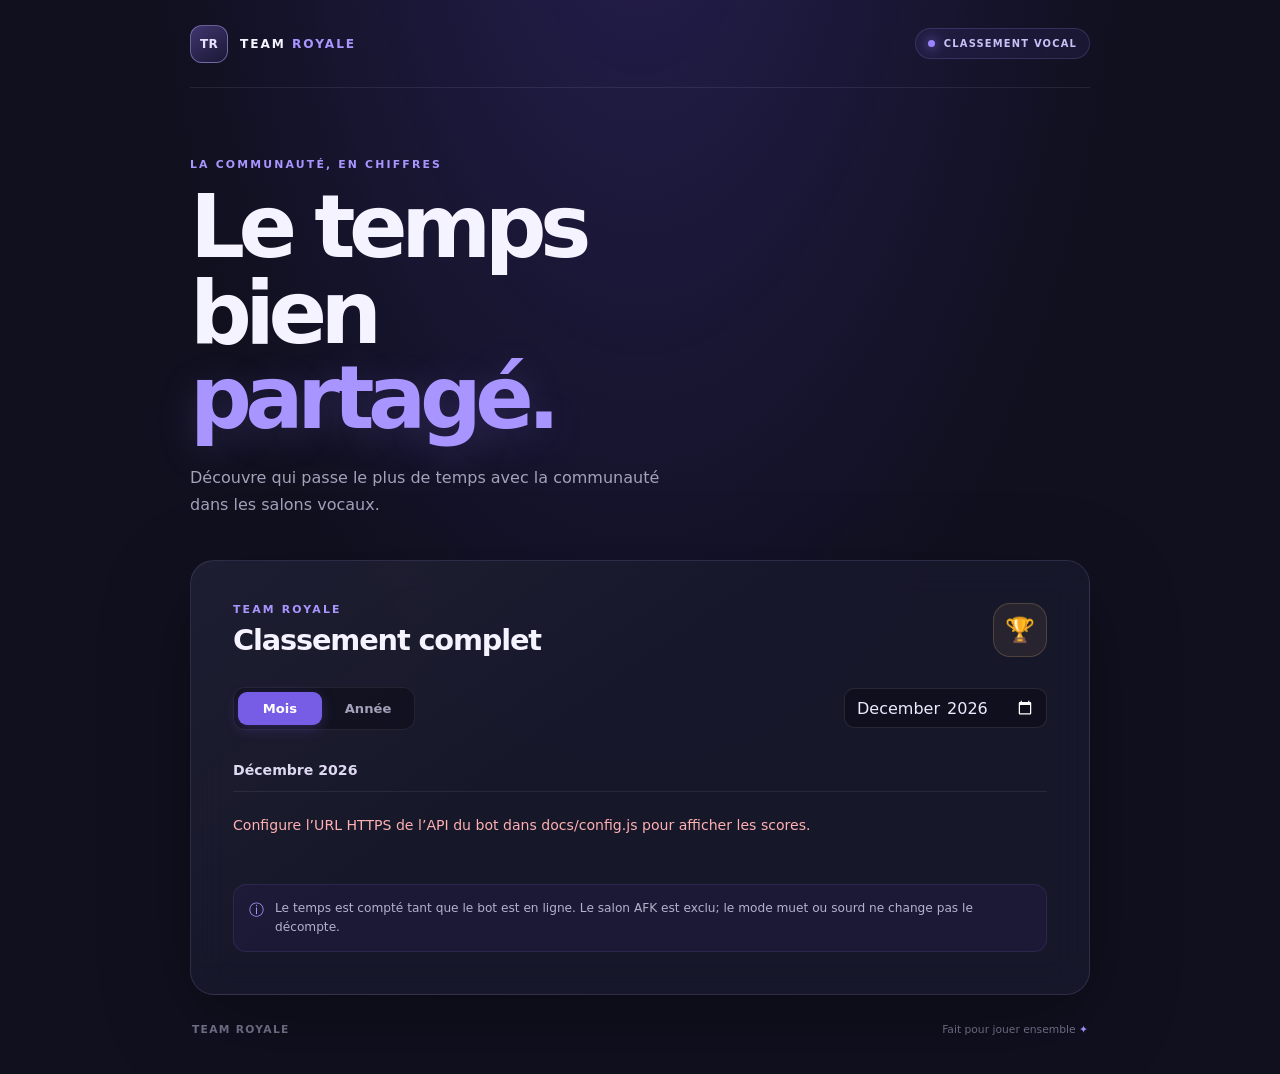
==== index.html @ 0a673596 "Add files via upload" ====
<!doctype html>
<html lang="fr">
  <head>
    <meta charset="utf-8">
    <meta name="viewport" content="width=device-width, initial-scale=1">
    <meta name="theme-color" content="#111124">
    <meta name="description" content="Classement du temps passé dans les salons vocaux de Team Royale.">
    <title>Classement vocal — Team Royale</title>
    <link rel="stylesheet" href="./style.css">
    <script src="./config.js"></script>
    <script defer src="./app.js"></script>
  </head>
  <body>
    <div class="page-glow page-glow-one"></div>
    <div class="page-glow page-glow-two"></div>
    <main class="shell">
      <header class="topbar">
        <a class="brand" href="./" aria-label="Team Royale — accueil du classement">
          <span class="brand-mark">TR</span>
          <span>TEAM <strong>ROYALE</strong></span>
        </a>
        <span class="live-pill"><span class="live-dot"></span> CLASSEMENT VOCAL</span>
      </header>

      <section class="hero">
        <p class="eyebrow">LA COMMUNAUTÉ, EN CHIFFRES</p>
        <h1>Le temps bien<br><span>partagé.</span></h1>
        <p class="intro">Découvre qui passe le plus de temps avec la communauté dans les salons vocaux.</p>
      </section>

      <section class="leaderboard-card" aria-labelledby="leaderboard-title">
        <div class="card-heading">
          <div>
            <p class="eyebrow">TEAM ROYALE</p>
            <h2 id="leaderboard-title">Classement complet</h2>
          </div>
          <span class="trophy" aria-hidden="true">🏆</span>
        </div>

        <div class="toolbar">
          <div class="period-switch" role="group" aria-label="Période du classement">
            <button type="button" class="period-button is-selected" data-period="month" aria-pressed="true">Mois</button>
            <button type="button" class="period-button" data-period="year" aria-pressed="false">Année</button>
          </div>
          <label class="period-input" id="month-control">
            <span class="visually-hidden">Choisir un mois</span>
            <input id="month-picker" type="month">
          </label>
          <label class="period-input is-hidden" id="year-control">
            <span class="visually-hidden">Choisir une année</span>
            <input id="year-picker" type="number" min="2020" max="2100" step="1">
          </label>
        </div>

        <div class="results-heading">
          <p id="period-label">Chargement…</p>
          <p id="member-count" class="member-count"></p>
        </div>

        <p id="status" class="status" role="status" aria-live="polite">Chargement du classement…</p>
        <ol id="ranking" class="ranking-list"></ol>

        <div class="card-note">
          <span aria-hidden="true">ⓘ</span>
          <p>Le temps est compté tant que le bot est en ligne. Le salon AFK est exclu; le mode muet ou sourd ne change pas le décompte.</p>
        </div>
      </section>

      <footer class="footer">
        <span>TEAM ROYALE</span>
        <span>Fait pour jouer ensemble <span aria-hidden="true">✦</span></span>
      </footer>
    </main>
  </body>
</html>
---- style.css ----
:root {
  color-scheme: dark;
  font-family: Inter, ui-sans-serif, system-ui, -apple-system, BlinkMacSystemFont, "Segoe UI", sans-serif;
  background: #10101f;
  color: #f5f3ff;
  font-synthesis: none;
  text-rendering: optimizeLegibility;
  --muted: #a4a1bb;
  --purple: #a995ff;
  --panel: rgba(25, 24, 45, 0.88);
}

* {
  box-sizing: border-box;
}

body {
  min-width: 320px;
  min-height: 100vh;
  margin: 0;
  overflow-x: hidden;
  background:
    radial-gradient(ellipse at 50% -20%, rgba(114, 81, 255, 0.22), transparent 54%),
    #10101f;
}

button,
input {
  font: inherit;
}

.page-glow {
  position: fixed;
  z-index: -1;
  width: 28rem;
  height: 28rem;
  border-radius: 50%;
  filter: blur(110px);
  opacity: 0.2;
  pointer-events: none;
}

.page-glow-one {
  top: 16rem;
  left: -20rem;
  background: #6348ff;
}

.page-glow-two {
  top: 35rem;
  right: -20rem;
  background: #bb4fff;
}

.shell {
  width: min(100% - 40px, 900px);
  margin: 0 auto;
}

.topbar {
  display: flex;
  min-height: 88px;
  align-items: center;
  justify-content: space-between;
  border-bottom: 1px solid rgba(255, 255, 255, 0.08);
}

.brand {
  display: inline-flex;
  align-items: center;
  gap: 12px;
  color: #f5f3ff;
  font-size: 0.76rem;
  font-weight: 700;
  letter-spacing: 0.16em;
  text-decoration: none;
}

.brand strong {
  color: var(--purple);
}

.brand-mark {
  display: grid;
  width: 38px;
  height: 38px;
  place-items: center;
  border: 1px solid rgba(193, 179, 255, 0.44);
  border-radius: 12px;
  background: linear-gradient(145deg, rgba(151, 124, 255, 0.35), rgba(91, 67, 185, 0.12));
  color: #e8e0ff;
  font-size: 0.75rem;
  letter-spacing: 0.02em;
}

.live-pill {
  display: inline-flex;
  align-items: center;
  gap: 9px;
  padding: 9px 12px;
  border: 1px solid rgba(180, 161, 255, 0.17);
  border-radius: 999px;
  background: rgba(129, 103, 255, 0.08);
  color: #c9c0f7;
  font-size: 0.62rem;
  font-weight: 700;
  letter-spacing: 0.12em;
}

.live-dot {
  width: 7px;
  height: 7px;
  border-radius: 50%;
  background: #9c83ff;
  box-shadow: 0 0 12px #9c83ff;
}

.hero {
  max-width: 600px;
  padding: 70px 0 42px;
}

.eyebrow {
  margin: 0 0 14px;
  color: var(--purple);
  font-size: 0.68rem;
  font-weight: 800;
  letter-spacing: 0.2em;
}

h1 {
  margin: 0;
  font-size: clamp(3rem, 9vw, 5.4rem);
  font-weight: 800;
  letter-spacing: -0.075em;
  line-height: 0.99;
}

h1 span {
  color: #a995ff;
  text-shadow: 0 8px 40px rgba(151, 124, 255, 0.2);
}

.intro {
  max-width: 480px;
  margin: 22px 0 0;
  color: var(--muted);
  font-size: 1rem;
  line-height: 1.7;
}

.leaderboard-card {
  padding: clamp(22px, 5vw, 42px);
  border: 1px solid rgba(202, 193, 255, 0.13);
  border-radius: 24px;
  background:
    linear-gradient(145deg, rgba(255, 255, 255, 0.035), transparent 42%),
    var(--panel);
  box-shadow: 0 25px 90px rgba(0, 0, 0, 0.28);
  backdrop-filter: blur(18px);
}

.card-heading,
.toolbar,
.results-heading {
  display: flex;
  align-items: center;
  justify-content: space-between;
}

.card-heading h2 {
  margin: 0;
  font-size: clamp(1.35rem, 4vw, 1.8rem);
  letter-spacing: -0.04em;
}

.card-heading .eyebrow {
  margin-bottom: 7px;
}

.trophy {
  display: grid;
  width: 54px;
  height: 54px;
  place-items: center;
  border: 1px solid rgba(248, 207, 121, 0.19);
  border-radius: 17px;
  background: rgba(248, 207, 121, 0.08);
  font-size: 1.5rem;
}

.toolbar {
  flex-wrap: wrap;
  gap: 12px;
  margin-top: 30px;
}

.period-switch {
  display: flex;
  gap: 4px;
  padding: 4px;
  border: 1px solid rgba(255, 255, 255, 0.08);
  border-radius: 12px;
  background: rgba(7, 7, 18, 0.44);
}

.period-button {
  min-width: 84px;
  padding: 9px 14px;
  border: 0;
  border-radius: 9px;
  background: transparent;
  color: var(--muted);
  cursor: pointer;
  font-size: 0.82rem;
  font-weight: 700;
  transition: background 160ms ease, color 160ms ease;
}

.period-button:hover {
  color: #fff;
}

.period-button.is-selected {
  background: #775de5;
  color: #fff;
  box-shadow: 0 4px 14px rgba(117, 91, 226, 0.25);
}

.period-input input {
  min-height: 40px;
  padding: 8px 11px;
  border: 1px solid rgba(255, 255, 255, 0.1);
  border-radius: 10px;
  outline: none;
  background: rgba(7, 7, 18, 0.44);
  color: #eeeaff;
}

.period-input input:focus {
  border-color: rgba(169, 149, 255, 0.7);
}

.period-input.is-hidden {
  display: none;
}

.results-heading {
  gap: 12px;
  margin-top: 32px;
  padding-bottom: 13px;
  border-bottom: 1px solid rgba(255, 255, 255, 0.08);
}

.results-heading p {
  margin: 0;
  color: #ddd9f1;
  font-size: 0.88rem;
  font-weight: 700;
  text-transform: capitalize;
}

.results-heading .member-count {
  color: var(--muted);
  font-size: 0.75rem;
  font-weight: 500;
  text-transform: none;
}

.ranking-list {
  display: grid;
  gap: 10px;
  margin: 15px 0 0;
  padding: 0;
  list-style: none;
}

.rank-item {
  display: grid;
  grid-template-columns: 42px minmax(0, 1fr) auto;
  align-items: center;
  gap: 14px;
  padding: 15px;
  border: 1px solid rgba(255, 255, 255, 0.065);
  border-radius: 15px;
  background: rgba(255, 255, 255, 0.025);
  animation: rise-in 360ms ease both;
}

.rank-item.rank-1 {
  border-color: rgba(245, 204, 121, 0.23);
  background: linear-gradient(100deg, rgba(245, 204, 121, 0.085), rgba(255, 255, 255, 0.025) 65%);
}

.rank-item.rank-2 {
  border-color: rgba(193, 205, 230, 0.16);
}

.rank-item.rank-3 {
  border-color: rgba(211, 151, 111, 0.16);
}

.rank-number {
  display: grid;
  width: 38px;
  height: 38px;
  place-items: center;
  border-radius: 12px;
  background: rgba(255, 255, 255, 0.055);
  color: #c8c3dc;
  font-size: 0.8rem;
  font-weight: 800;
}

.rank-1 .rank-number {
  background: rgba(245, 204, 121, 0.15);
  color: #f5cc79;
}

.rank-2 .rank-number {
  color: #d3ddf2;
}

.rank-3 .rank-number {
  color: #e0ad88;
}

.rank-info {
  min-width: 0;
}

.rank-name {
  display: block;
  overflow: hidden;
  color: #f4f1ff;
  font-size: 0.93rem;
  font-weight: 700;
  text-overflow: ellipsis;
  white-space: nowrap;
}

.rank-meter {
  height: 4px;
  margin-top: 9px;
  overflow: hidden;
  border-radius: 99px;
  background: rgba(255, 255, 255, 0.07);
}

.rank-meter span {
  display: block;
  height: 100%;
  border-radius: inherit;
  background: linear-gradient(90deg, #7357ff, #b398ff);
}

.rank-1 .rank-meter span {
  background: linear-gradient(90deg, #c58f34, #f8d78e);
}

.rank-score {
  color: #e3dcff;
  font-size: 0.85rem;
  font-weight: 700;
  white-space: nowrap;
}

.status {
  margin: 22px 0;
  color: var(--muted);
  font-size: 0.88rem;
  line-height: 1.6;
}

.status.is-error {
  color: #ffb1b1;
}

.status.is-hidden {
  display: none;
}

.card-note {
  display: flex;
  align-items: flex-start;
  gap: 11px;
  margin-top: 26px;
  padding: 14px 15px;
  border: 1px solid rgba(169, 149, 255, 0.11);
  border-radius: 13px;
  background: rgba(126, 101, 240, 0.055);
  color: #b6b1cb;
  font-size: 0.76rem;
  line-height: 1.55;
}

.card-note > span {
  color: var(--purple);
  font-size: 0.95rem;
}

.card-note p {
  margin: 0;
}

.footer {
  display: flex;
  justify-content: space-between;
  gap: 14px;
  padding: 28px 2px 38px;
  color: #77738e;
  font-size: 0.67rem;
  font-weight: 700;
  letter-spacing: 0.12em;
}

.footer span:last-child {
  font-weight: 500;
  letter-spacing: 0;
}

.footer span span {
  color: var(--purple);
}

.visually-hidden {
  position: absolute;
  width: 1px;
  height: 1px;
  overflow: hidden;
  clip: rect(0, 0, 0, 0);
  white-space: nowrap;
  clip-path: inset(50%);
}

@keyframes rise-in {
  from {
    opacity: 0;
    transform: translateY(7px);
  }
  to {
    opacity: 1;
    transform: translateY(0);
  }
}

@media (max-width: 520px) {
  .shell {
    width: min(100% - 28px, 900px);
  }

  .topbar {
    min-height: 72px;
  }

  .brand {
    gap: 8px;
    font-size: 0.65rem;
  }

  .brand-mark {
    width: 34px;
    height: 34px;
  }

  .live-pill {
    gap: 6px;
    padding: 8px 9px;
    font-size: 0.52rem;
    letter-spacing: 0.08em;
  }

  .hero {
    padding: 56px 0 32px;
  }

  .toolbar {
    align-items: stretch;
  }

  .period-switch {
    flex: 1 0 100%;
  }

  .period-button {
    flex: 1;
  }

  .period-input {
    flex: 1;
  }

  .period-input input {
    width: 100%;
  }

  .rank-item {
    grid-template-columns: 36px minmax(0, 1fr);
    gap: 11px;
    padding: 12px;
  }

  .rank-number {
    width: 34px;
    height: 34px;
  }

  .rank-score {
    grid-column: 2;
    margin-top: -6px;
    font-size: 0.78rem;
  }

  .footer {
    font-size: 0.58rem;
  }
}
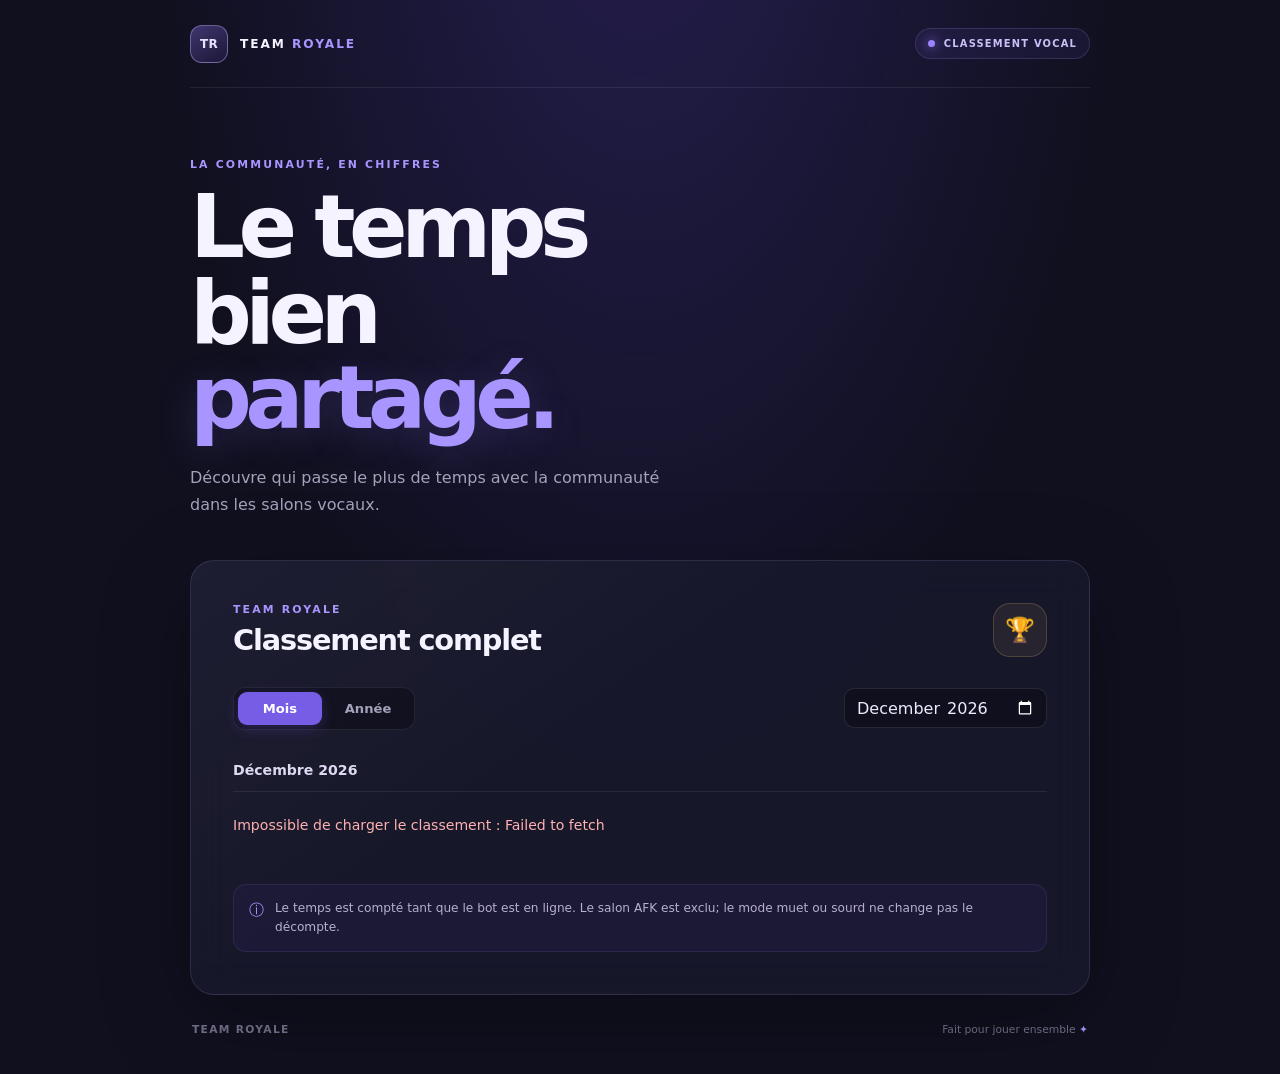
==== commit 4558feb4: "Limit monthly ranking calendar to November 2026 onward" ====
--- a/index.html
+++ b/index.html
@@ -1,75 +1,75 @@
-<!doctype html>
-<html lang="fr">
-  <head>
-    <meta charset="utf-8">
-    <meta name="viewport" content="width=device-width, initial-scale=1">
-    <meta name="theme-color" content="#111124">
-    <meta name="description" content="Classement du temps passé dans les salons vocaux de Team Royale.">
-    <title>Classement vocal — Team Royale</title>
-    <link rel="stylesheet" href="./style.css">
-    <script src="./config.js"></script>
-    <script defer src="./app.js"></script>
-  </head>
-  <body>
-    <div class="page-glow page-glow-one"></div>
-    <div class="page-glow page-glow-two"></div>
-    <main class="shell">
-      <header class="topbar">
-        <a class="brand" href="./" aria-label="Team Royale — accueil du classement">
-          <span class="brand-mark">TR</span>
-          <span>TEAM <strong>ROYALE</strong></span>
-        </a>
-        <span class="live-pill"><span class="live-dot"></span> CLASSEMENT VOCAL</span>
-      </header>
-
-      <section class="hero">
-        <p class="eyebrow">LA COMMUNAUTÉ, EN CHIFFRES</p>
-        <h1>Le temps bien<br><span>partagé.</span></h1>
-        <p class="intro">Découvre qui passe le plus de temps avec la communauté dans les salons vocaux.</p>
-      </section>
-
-      <section class="leaderboard-card" aria-labelledby="leaderboard-title">
-        <div class="card-heading">
-          <div>
-            <p class="eyebrow">TEAM ROYALE</p>
-            <h2 id="leaderboard-title">Classement complet</h2>
-          </div>
-          <span class="trophy" aria-hidden="true">🏆</span>
-        </div>
-
-        <div class="toolbar">
-          <div class="period-switch" role="group" aria-label="Période du classement">
-            <button type="button" class="period-button is-selected" data-period="month" aria-pressed="true">Mois</button>
-            <button type="button" class="period-button" data-period="year" aria-pressed="false">Année</button>
-          </div>
-          <label class="period-input" id="month-control">
-            <span class="visually-hidden">Choisir un mois</span>
-            <input id="month-picker" type="month">
-          </label>
-          <label class="period-input is-hidden" id="year-control">
-            <span class="visually-hidden">Choisir une année</span>
-            <input id="year-picker" type="number" min="2020" max="2100" step="1">
-          </label>
-        </div>
-
-        <div class="results-heading">
-          <p id="period-label">Chargement…</p>
-          <p id="member-count" class="member-count"></p>
-        </div>
-
-        <p id="status" class="status" role="status" aria-live="polite">Chargement du classement…</p>
-        <ol id="ranking" class="ranking-list"></ol>
-
-        <div class="card-note">
-          <span aria-hidden="true">ⓘ</span>
-          <p>Le temps est compté tant que le bot est en ligne. Le salon AFK est exclu; le mode muet ou sourd ne change pas le décompte.</p>
-        </div>
-      </section>
-
-      <footer class="footer">
-        <span>TEAM ROYALE</span>
-        <span>Fait pour jouer ensemble <span aria-hidden="true">✦</span></span>
-      </footer>
-    </main>
-  </body>
-</html>
+<!doctype html>
+<html lang="fr">
+  <head>
+    <meta charset="utf-8">
+    <meta name="viewport" content="width=device-width, initial-scale=1">
+    <meta name="theme-color" content="#111124">
+    <meta name="description" content="Classement du temps passé dans les salons vocaux de Team Royale.">
+    <title>Classement vocal — Team Royale</title>
+    <link rel="stylesheet" href="./style.css">
+    <script src="./config.js"></script>
+    <script defer src="./app.js"></script>
+  </head>
+  <body>
+    <div class="page-glow page-glow-one"></div>
+    <div class="page-glow page-glow-two"></div>
+    <main class="shell">
+      <header class="topbar">
+        <a class="brand" href="./" aria-label="Team Royale — accueil du classement">
+          <span class="brand-mark">TR</span>
+          <span>TEAM <strong>ROYALE</strong></span>
+        </a>
+        <span class="live-pill"><span class="live-dot"></span> CLASSEMENT VOCAL</span>
+      </header>
+
+      <section class="hero">
+        <p class="eyebrow">LA COMMUNAUTÉ, EN CHIFFRES</p>
+        <h1>Le temps bien<br><span>partagé.</span></h1>
+        <p class="intro">Découvre qui passe le plus de temps avec la communauté dans les salons vocaux.</p>
+      </section>
+
+      <section class="leaderboard-card" aria-labelledby="leaderboard-title">
+        <div class="card-heading">
+          <div>
+            <p class="eyebrow">TEAM ROYALE</p>
+            <h2 id="leaderboard-title">Classement complet</h2>
+          </div>
+          <span class="trophy" aria-hidden="true">🏆</span>
+        </div>
+
+        <div class="toolbar">
+          <div class="period-switch" role="group" aria-label="Période du classement">
+            <button type="button" class="period-button is-selected" data-period="month" aria-pressed="true">Mois</button>
+            <button type="button" class="period-button" data-period="year" aria-pressed="false">Année</button>
+          </div>
+          <label class="period-input" id="month-control">
+            <span class="visually-hidden">Choisir un mois</span>
+            <input id="month-picker" type="month" min="2026-11">
+          </label>
+          <label class="period-input is-hidden" id="year-control">
+            <span class="visually-hidden">Choisir une année</span>
+            <input id="year-picker" type="number" min="2020" max="2100" step="1">
+          </label>
+        </div>
+
+        <div class="results-heading">
+          <p id="period-label">Chargement…</p>
+          <p id="member-count" class="member-count"></p>
+        </div>
+
+        <p id="status" class="status" role="status" aria-live="polite">Chargement du classement…</p>
+        <ol id="ranking" class="ranking-list"></ol>
+
+        <div class="card-note">
+          <span aria-hidden="true">ⓘ</span>
+          <p>Le temps est compté tant que le bot est en ligne. Le salon AFK est exclu; le mode muet ou sourd ne change pas le décompte.</p>
+        </div>
+      </section>
+
+      <footer class="footer">
+        <span>TEAM ROYALE</span>
+        <span>Fait pour jouer ensemble <span aria-hidden="true">✦</span></span>
+      </footer>
+    </main>
+  </body>
+</html>
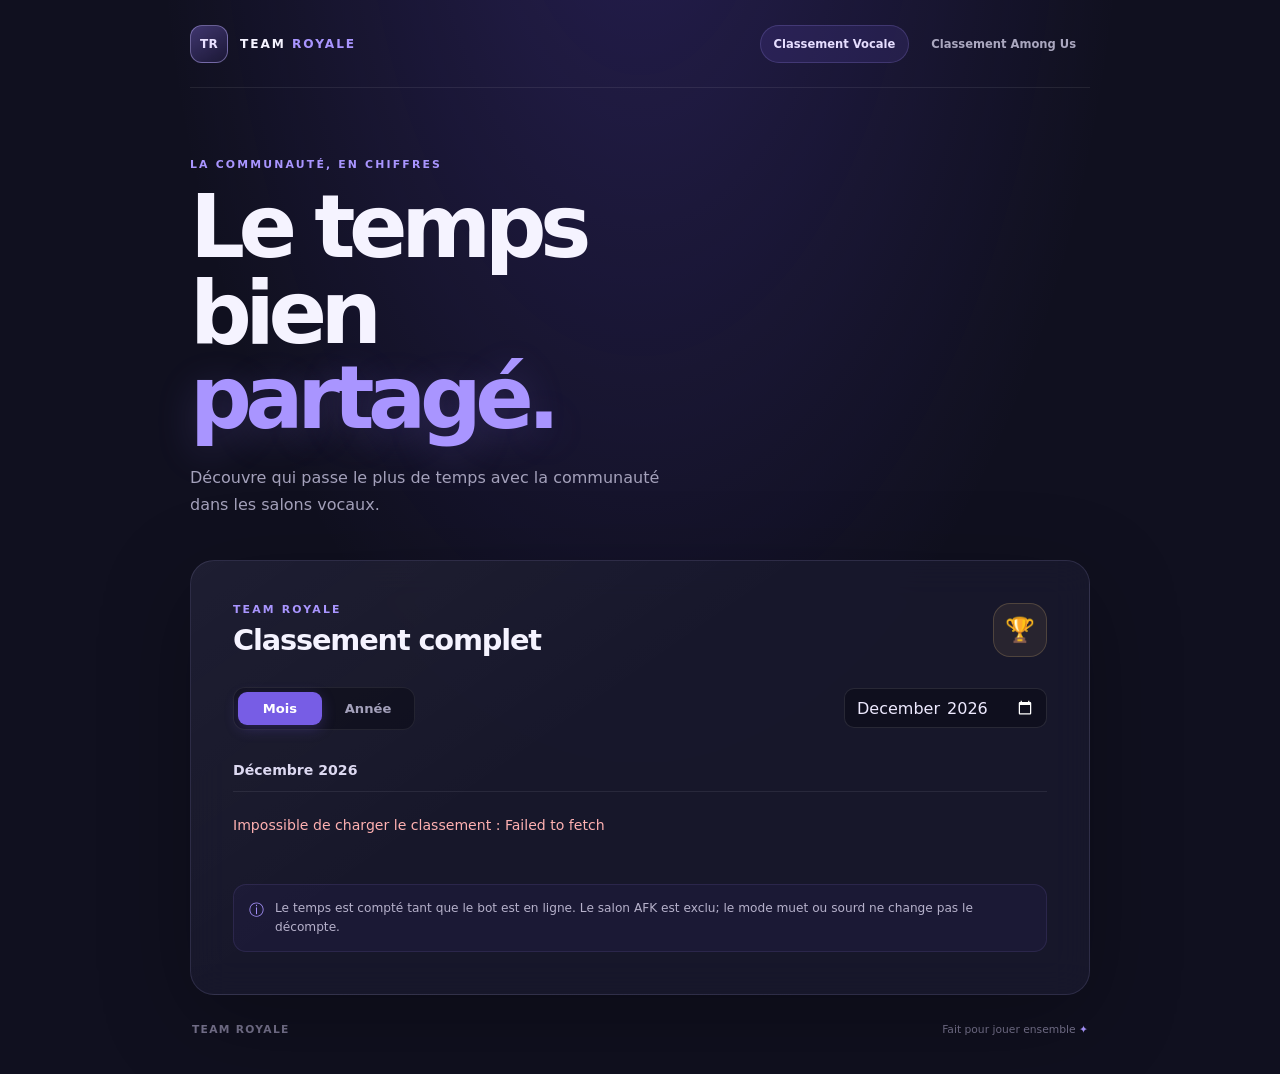
==== commit ed1677dd: "Ajoute la catégorie et la page Among Us en préparation" ====
--- a/index.html
+++ b/index.html
@@ -7,6 +7,7 @@
     <meta name="description" content="Classement du temps passé dans les salons vocaux de Team Royale.">
     <title>Classement vocal — Team Royale</title>
     <link rel="stylesheet" href="./style.css">
+    <link rel="stylesheet" href="./among-us.css">
     <script src="./config.js"></script>
     <script defer src="./app.js"></script>
   </head>
@@ -19,7 +20,10 @@
           <span class="brand-mark">TR</span>
           <span>TEAM <strong>ROYALE</strong></span>
         </a>
-        <span class="live-pill"><span class="live-dot"></span> CLASSEMENT VOCAL</span>
+        <nav class="category-nav" aria-label="Catégories de classement">
+          <a class="category-link is-current" href="./" aria-current="page">Classement Vocale</a>
+          <a class="category-link" href="./among-us.html">Classement Among Us</a>
+        </nav>
       </header>
 
       <section class="hero">
--- a/among-us.css
+++ b/among-us.css
@@ -0,0 +1,352 @@
+:root {
+  --among-red: #ff5264;
+  --among-cyan: #7de8ff;
+}
+
+.category-nav {
+  display: flex;
+  align-items: center;
+  justify-content: flex-end;
+  gap: 8px;
+}
+
+.category-link {
+  display: inline-flex;
+  min-height: 38px;
+  align-items: center;
+  justify-content: center;
+  padding: 8px 13px;
+  border: 1px solid transparent;
+  border-radius: 999px;
+  color: #aaa7bf;
+  font-size: 0.72rem;
+  font-weight: 700;
+  text-decoration: none;
+  transition: color 160ms ease, border-color 160ms ease, background 160ms ease;
+}
+
+.category-link:hover,
+.category-link:focus-visible {
+  border-color: rgba(169, 149, 255, 0.26);
+  color: #fff;
+}
+
+.category-link:focus-visible,
+.back-link:focus-visible {
+  outline: 2px solid var(--among-cyan);
+  outline-offset: 3px;
+}
+
+.category-link.is-current {
+  border-color: rgba(169, 149, 255, 0.2);
+  background: rgba(129, 103, 255, 0.12);
+  color: #e6deff;
+}
+
+.category-link[href="./among-us.html"].is-current {
+  border-color: rgba(255, 82, 100, 0.28);
+  background: rgba(255, 82, 100, 0.1);
+  color: #ffd2d7;
+}
+
+.among-us-page {
+  background:
+    radial-gradient(ellipse at 50% -18%, rgba(255, 82, 100, 0.17), transparent 48%),
+    radial-gradient(ellipse at 85% 55%, rgba(63, 180, 218, 0.08), transparent 35%),
+    #10131c;
+}
+
+.among-us-page .page-glow-one {
+  background: #e83c52;
+}
+
+.among-us-page .page-glow-two {
+  background: #29b8dc;
+}
+
+.among-hero {
+  display: flex;
+  min-height: min(720px, calc(100vh - 150px));
+  flex-direction: column;
+  align-items: center;
+  justify-content: center;
+  padding: 55px 0 42px;
+  text-align: center;
+}
+
+.among-kicker {
+  display: inline-flex;
+  align-items: center;
+  gap: 9px;
+  margin: 0;
+  color: #ff9ba5;
+  font-size: 0.68rem;
+  font-weight: 800;
+  letter-spacing: 0.15em;
+}
+
+.signal-dot {
+  width: 8px;
+  height: 8px;
+  border-radius: 50%;
+  background: var(--among-red);
+  box-shadow: 0 0 14px rgba(255, 82, 100, 0.85);
+  animation: signal-pulse 1.8s ease-in-out infinite;
+}
+
+.space-scene {
+  position: relative;
+  display: grid;
+  width: min(100%, 400px);
+  height: 245px;
+  place-items: center;
+  margin: 12px 0 4px;
+  overflow: hidden;
+}
+
+.space-orbit {
+  position: absolute;
+  width: 225px;
+  height: 65px;
+  border: 1px solid rgba(125, 232, 255, 0.25);
+  border-radius: 50%;
+  transform: rotate(-17deg);
+  box-shadow: 0 0 26px rgba(58, 194, 225, 0.08);
+}
+
+.crewmate {
+  position: relative;
+  z-index: 1;
+  display: block;
+  width: 112px;
+  height: 139px;
+  margin-top: 15px;
+  border: 5px solid #8e2638;
+  border-radius: 48% 48% 34% 34%;
+  background: linear-gradient(115deg, #ff6876 6%, #e84156 55%, #c62f47 100%);
+  box-shadow: inset 12px 0 0 rgba(255, 255, 255, 0.13), 0 20px 46px rgba(235, 52, 77, 0.22);
+  animation: crewmate-float 3s ease-in-out infinite;
+}
+
+.crewmate::after {
+  position: absolute;
+  right: 9px;
+  bottom: -7px;
+  left: 9px;
+  height: 18px;
+  border: 4px solid #8e2638;
+  border-top: 0;
+  border-radius: 0 0 9px 9px;
+  background: #d93850;
+  content: "";
+}
+
+.crewmate-backpack {
+  position: absolute;
+  top: 51px;
+  left: -23px;
+  width: 29px;
+  height: 51px;
+  border: 4px solid #8e2638;
+  border-right: 0;
+  border-radius: 13px 0 0 13px;
+  background: linear-gradient(90deg, #d13a50, #f25466);
+}
+
+.crewmate-visor {
+  position: absolute;
+  top: 31px;
+  right: -14px;
+  width: 73px;
+  height: 43px;
+  border: 4px solid #3d6473;
+  border-radius: 24px 24px 20px 20px;
+  background: linear-gradient(150deg, #d9fbff 0%, #82e4f8 42%, #4fa6c4 100%);
+  box-shadow: inset 6px 5px 0 rgba(255, 255, 255, 0.65), 0 5px 12px rgba(0, 0, 0, 0.22);
+}
+
+.space-star {
+  position: absolute;
+  color: var(--among-cyan);
+  text-shadow: 0 0 14px rgba(125, 232, 255, 0.7);
+}
+
+.star-one {
+  top: 52px;
+  left: 25%;
+  font-size: 1.4rem;
+}
+
+.star-two {
+  top: 86px;
+  right: 22%;
+  color: #ffcf78;
+  font-size: 1.8rem;
+}
+
+.star-three {
+  bottom: 45px;
+  left: 27%;
+  font-size: 2.2rem;
+}
+
+.among-hero h1 {
+  font-size: clamp(2.6rem, 8vw, 4.7rem);
+  letter-spacing: -0.07em;
+  line-height: 1.02;
+}
+
+.among-hero h1 span {
+  color: var(--among-red);
+  text-shadow: 0 8px 38px rgba(255, 68, 91, 0.22);
+}
+
+.among-intro {
+  max-width: 500px;
+  margin: 19px 0 0;
+  color: #b6b7c5;
+  font-size: 0.98rem;
+  line-height: 1.7;
+}
+
+.launch-notice {
+  display: flex;
+  width: min(100%, 560px);
+  align-items: flex-start;
+  gap: 15px;
+  margin-top: 29px;
+  padding: 19px 21px;
+  border: 1px solid rgba(255, 82, 100, 0.28);
+  border-radius: 16px;
+  background: linear-gradient(110deg, rgba(255, 82, 100, 0.105), rgba(125, 232, 255, 0.045));
+  box-shadow: 0 14px 44px rgba(0, 0, 0, 0.16);
+  text-align: left;
+}
+
+.notice-icon {
+  display: grid;
+  width: 38px;
+  height: 38px;
+  flex: 0 0 38px;
+  place-items: center;
+  border: 1px solid rgba(255, 82, 100, 0.28);
+  border-radius: 12px;
+  background: rgba(255, 82, 100, 0.12);
+  color: #ff909c;
+  font-size: 1.35rem;
+}
+
+.notice-label {
+  margin: 1px 0 7px;
+  color: #ff9ba5;
+  font-size: 0.62rem;
+  font-weight: 800;
+  letter-spacing: 0.15em;
+}
+
+.notice-message {
+  margin: 0;
+  color: #c8c8d3;
+  font-size: 0.84rem;
+  line-height: 1.65;
+}
+
+.notice-message strong {
+  color: #fff;
+}
+
+.back-link {
+  margin-top: 24px;
+  color: #b8eefa;
+  font-size: 0.82rem;
+  font-weight: 700;
+  text-decoration: none;
+  transition: color 160ms ease;
+}
+
+.back-link:hover {
+  color: #fff;
+}
+
+.among-us-page .footer span span {
+  color: var(--among-red);
+}
+
+@keyframes crewmate-float {
+  0%, 100% { transform: translateY(0) rotate(-3deg); }
+  50% { transform: translateY(-9px) rotate(3deg); }
+}
+
+@keyframes signal-pulse {
+  0%, 100% { opacity: 1; }
+  50% { opacity: 0.48; }
+}
+
+@media (max-width: 620px) {
+  .topbar {
+    gap: 12px;
+  }
+
+  .category-nav {
+    gap: 3px;
+  }
+
+  .category-link {
+    min-height: 34px;
+    padding: 7px 9px;
+    font-size: 0.63rem;
+  }
+}
+
+@media (max-width: 430px) {
+  .topbar {
+    min-height: 82px;
+    flex-wrap: wrap;
+    justify-content: center;
+    padding: 12px 0;
+  }
+
+  .brand {
+    margin-right: auto;
+  }
+
+  .category-nav {
+    width: 100%;
+    justify-content: center;
+  }
+
+  .category-link {
+    flex: 1;
+    font-size: 0.68rem;
+  }
+
+  .among-hero {
+    min-height: 0;
+    padding: 46px 0 35px;
+  }
+
+  .among-kicker {
+    font-size: 0.57rem;
+    letter-spacing: 0.1em;
+  }
+
+  .space-scene {
+    height: 215px;
+  }
+
+  .launch-notice {
+    gap: 11px;
+    padding: 16px;
+  }
+}
+
+@media (prefers-reduced-motion: reduce) {
+  *,
+  *::before,
+  *::after {
+    scroll-behavior: auto !important;
+    animation-duration: 0.01ms !important;
+    animation-iteration-count: 1 !important;
+    transition-duration: 0.01ms !important;
+  }
+}
